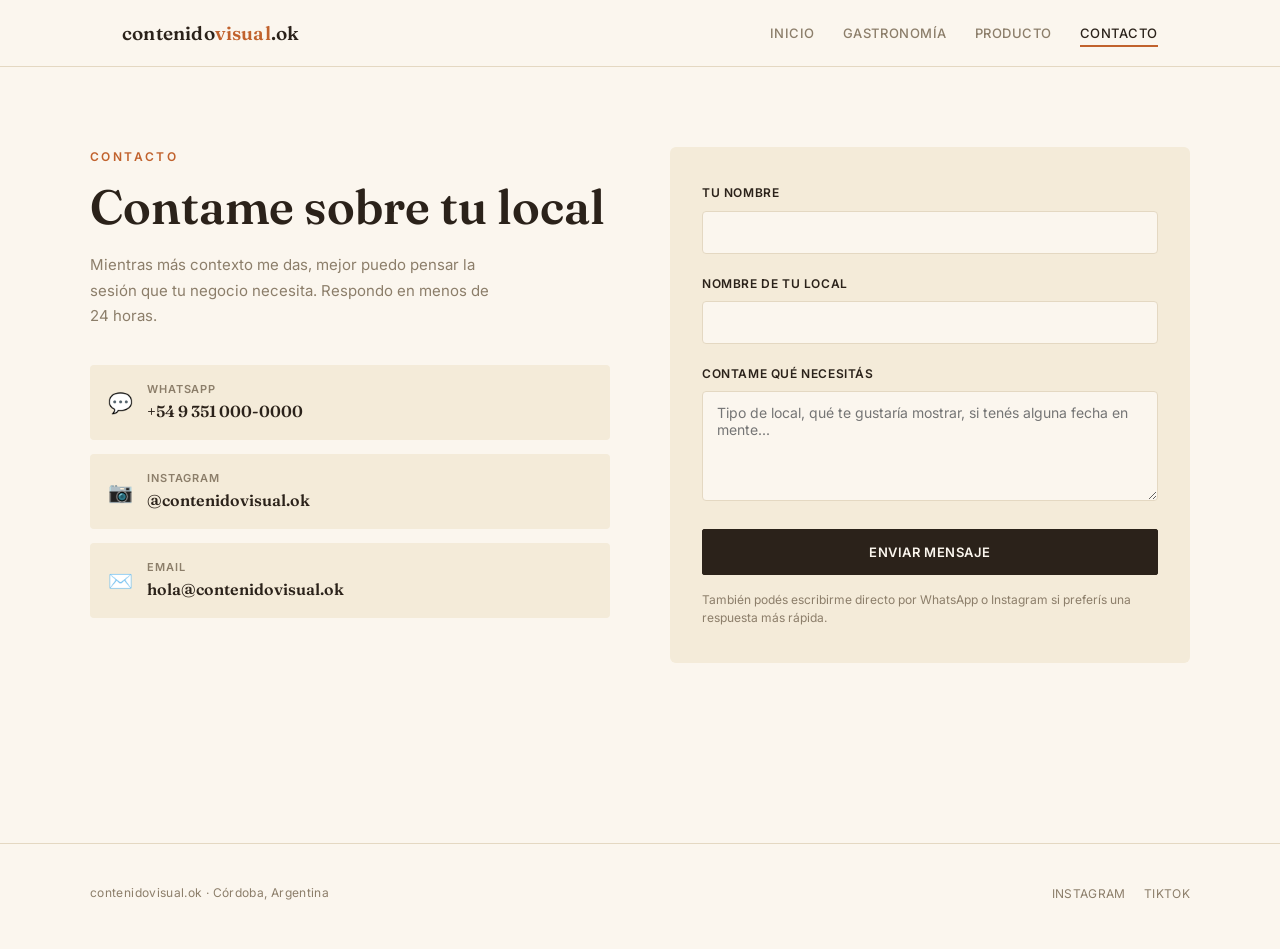
==== contacto.html @ f4371347 "Initial commit via Netlify [skip ci]" ====
<!DOCTYPE html>
<html lang="es">
<head>
<meta charset="UTF-8">
<meta name="viewport" content="width=device-width, initial-scale=1.0">
<title>Contacto · contenidovisual.ok</title>
<link rel="stylesheet" href="styles.css">
<style>

  .contacto-section {
    padding: 80px 32px 100px;
  }

  .contacto-inner {
    max-width: 1100px;
    margin: 0 auto;
    display: grid;
    grid-template-columns: 1fr 1fr;
    gap: 60px;
  }

  .contacto-titulo {
    font-family: var(--serif);
    font-size: clamp(34px, 5vw, 48px);
    font-weight: 600;
    line-height: 1.08;
    margin-bottom: 20px;
  }

  .contacto-desc {
    font-size: 15px;
    color: var(--mid);
    line-height: 1.7;
    margin-bottom: 36px;
    max-width: 420px;
  }

  .contacto-canales {
    display: flex;
    flex-direction: column;
    gap: 14px;
  }

  .canal {
    display: flex;
    align-items: center;
    gap: 14px;
    padding: 16px 18px;
    background: var(--crema-2);
    border-radius: 4px;
    transition: background 0.2s;
  }

  .canal:hover { background: #EFE3CC; }

  .canal-icon { font-size: 20px; }

  .canal-label {
    font-size: 11px;
    letter-spacing: 0.08em;
    text-transform: uppercase;
    color: var(--mid);
    font-weight: 600;
  }

  .canal-valor {
    font-family: var(--serif);
    font-size: 16px;
    font-weight: 600;
  }

  /* FORM */
  .form-box {
    background: var(--crema-2);
    border-radius: 6px;
    padding: 36px 32px;
  }

  .form-group { margin-bottom: 20px; }

  .form-group label {
    display: block;
    font-size: 12px;
    letter-spacing: 0.05em;
    text-transform: uppercase;
    color: var(--carbon);
    font-weight: 600;
    margin-bottom: 8px;
  }

  .form-group input,
  .form-group textarea {
    width: 100%;
    padding: 12px 14px;
    border: 1px solid var(--rule);
    border-radius: 4px;
    background: var(--crema);
    font-family: var(--sans);
    font-size: 14px;
    color: var(--carbon);
  }

  .form-group input:focus,
  .form-group textarea:focus {
    outline: none;
    border-color: var(--terracota);
  }

  .form-group textarea { resize: vertical; min-height: 110px; }

  .form-nota {
    font-size: 12px;
    color: var(--mid);
    margin-top: 16px;
    line-height: 1.5;
  }

  @media (max-width: 880px) {
    .contacto-inner { grid-template-columns: 1fr; gap: 40px; }
  }

  @media (max-width: 560px) {
    .contacto-section { padding: 56px 20px 70px; }
    .form-box { padding: 28px 22px; }
  }
</style>
</head>
<body>

<nav class="site-nav">
  <div class="nav-inner">
    <a href="index.html" class="nav-brand">contenido<span>visual</span>.ok</a>
    <button class="nav-toggle" aria-label="Abrir menú">
      <span></span><span></span><span></span>
    </button>
    <ul class="nav-links">
      <li><a href="index.html">Inicio</a></li>
      <li><a href="gastronomia.html">Gastronomía</a></li>
      <li><a href="producto.html">Producto</a></li>
      <li><a href="contacto.html" class="active">Contacto</a></li>
    </ul>
  </div>
</nav>

<section class="contacto-section">
  <div class="contacto-inner">

    <div>
      <div class="eyebrow">Contacto</div>
      <h1 class="contacto-titulo">Contame sobre tu local</h1>
      <p class="contacto-desc">Mientras más contexto me das, mejor puedo pensar la sesión que tu negocio necesita. Respondo en menos de 24 horas.</p>

      <div class="contacto-canales">
        <a href="https://wa.me/5490000000000" target="_blank" rel="noopener" class="canal">
          <span class="canal-icon">💬</span>
          <div>
            <div class="canal-label">WhatsApp</div>
            <!-- REEMPLAZAR: tu número real -->
            <div class="canal-valor">+54 9 351 000-0000</div>
          </div>
        </a>
        <a href="https://instagram.com" target="_blank" rel="noopener" class="canal">
          <span class="canal-icon">📷</span>
          <div>
            <div class="canal-label">Instagram</div>
            <!-- REEMPLAZAR: tu usuario real -->
            <div class="canal-valor">@contenidovisual.ok</div>
          </div>
        </a>
        <a href="mailto:hola@contenidovisual.ok" class="canal">
          <span class="canal-icon">✉️</span>
          <div>
            <div class="canal-label">Email</div>
            <!-- REEMPLAZAR: tu email real -->
            <div class="canal-valor">hola@contenidovisual.ok</div>
          </div>
        </a>
      </div>
    </div>

    <div class="form-box">
      <!--
        NOTA: este formulario es visual. Para que funcione y te lleguen
        los mensajes por email, necesitás conectarlo a un servicio
        gratuito como Formspree o Web3Forms (ambos tienen plan free
        y se integran copiando una sola línea en el atributo "action").
        Mientras tanto, los botones de WhatsApp e Instagram de al lado
        ya funcionan directamente.
      -->
      <form action="#" method="POST">
        <div class="form-group">
          <label for="nombre">Tu nombre</label>
          <input type="text" id="nombre" name="nombre" required>
        </div>
        <div class="form-group">
          <label for="local">Nombre de tu local</label>
          <input type="text" id="local" name="local">
        </div>
        <div class="form-group">
          <label for="mensaje">Contame qué necesitás</label>
          <textarea id="mensaje" name="mensaje" placeholder="Tipo de local, qué te gustaría mostrar, si tenés alguna fecha en mente..." required></textarea>
        </div>
        <button type="submit" class="btn btn-primary" style="width:100%; justify-content:center;">Enviar mensaje</button>
        <p class="form-nota">También podés escribirme directo por WhatsApp o Instagram si preferís una respuesta más rápida.</p>
      </form>
    </div>

  </div>
</section>

<footer class="site-footer">
  <div class="footer-inner">
    <span class="footer-text">contenidovisual.ok · Córdoba, Argentina</span>
    <ul class="footer-links">
      <li><a href="https://instagram.com" target="_blank" rel="noopener">Instagram</a></li>
      <li><a href="https://tiktok.com" target="_blank" rel="noopener">TikTok</a></li>
    </ul>
  </div>
</footer>

<script src="script.js"></script>
</body>
</html>
---- styles.css ----
/* =========================================================
   contenidovisual.ok — Portfolio gastronómico
   Paleta: cálida, clara, apetitosa
   ========================================================= */

@import url('https://fonts.googleapis.com/css2?family=Fraunces:ital,opsz,wght@0,9..144,300;0,9..144,500;0,9..144,600;0,9..144,700;1,9..144,400&family=Inter:wght@300;400;500;600&display=swap');

:root {
  /* Paleta cálida */
  --crema: #FBF6EE;       /* fondo principal */
  --crema-2: #F4EBD9;     /* fondo secundario / cards */
  --carbon: #2B221A;      /* texto principal, casi negro cálido */
  --terracota: #C1622D;   /* acento principal — tomate asado */
  --oliva: #6B7A4F;       /* acento secundario — verde oliva */
  --mostaza: #D9A441;     /* acento terciario — usar con moderación */
  --mid: #8C7E6A;         /* texto secundario, gris cálido */
  --rule: #E4D8C2;        /* líneas divisorias */

  --serif: 'Fraunces', serif;
  --sans: 'Inter', sans-serif;
}

* { margin: 0; padding: 0; box-sizing: border-box; }

html { scroll-behavior: smooth; }

body {
  background: var(--crema);
  color: var(--carbon);
  font-family: var(--sans);
  font-size: 16px;
  line-height: 1.6;
  -webkit-font-smoothing: antialiased;
}

a { color: inherit; text-decoration: none; }

img { max-width: 100%; display: block; }

/* ===== NAV ===== */
.site-nav {
  position: sticky;
  top: 0;
  z-index: 100;
  background: rgba(251, 246, 238, 0.92);
  backdrop-filter: blur(8px);
  border-bottom: 1px solid var(--rule);
}

.nav-inner {
  max-width: 1100px;
  margin: 0 auto;
  display: flex;
  align-items: center;
  justify-content: space-between;
  padding: 18px 32px;
}

.nav-brand {
  font-family: var(--serif);
  font-size: 19px;
  font-weight: 600;
  letter-spacing: 0.01em;
}

.nav-brand span { color: var(--terracota); }

.nav-links {
  display: flex;
  gap: 28px;
  list-style: none;
}

.nav-links a {
  font-size: 13px;
  font-weight: 500;
  letter-spacing: 0.04em;
  text-transform: uppercase;
  color: var(--mid);
  padding-bottom: 4px;
  border-bottom: 2px solid transparent;
  transition: color 0.2s, border-color 0.2s;
}

.nav-links a:hover,
.nav-links a.active {
  color: var(--carbon);
  border-bottom-color: var(--terracota);
}

.nav-toggle {
  display: none;
  flex-direction: column;
  gap: 4px;
  background: none;
  border: none;
  cursor: pointer;
  padding: 6px;
}

.nav-toggle span {
  width: 22px;
  height: 2px;
  background: var(--carbon);
  display: block;
}

/* ===== FOOTER ===== */
.site-footer {
  border-top: 1px solid var(--rule);
  padding: 36px 32px 44px;
  margin-top: 80px;
}

.footer-inner {
  max-width: 1100px;
  margin: 0 auto;
  display: flex;
  justify-content: space-between;
  align-items: center;
  flex-wrap: wrap;
  gap: 16px;
}

.footer-text {
  font-size: 12px;
  color: var(--mid);
  letter-spacing: 0.03em;
}

.footer-links {
  display: flex;
  gap: 18px;
  list-style: none;
}

.footer-links a {
  font-size: 12px;
  color: var(--mid);
  letter-spacing: 0.03em;
  text-transform: uppercase;
  transition: color 0.2s;
}

.footer-links a:hover { color: var(--terracota); }

/* ===== UTILIDADES ===== */
.container {
  max-width: 1100px;
  margin: 0 auto;
  padding: 0 32px;
}

.eyebrow {
  font-size: 12px;
  letter-spacing: 0.2em;
  text-transform: uppercase;
  color: var(--terracota);
  font-weight: 600;
  margin-bottom: 14px;
}

.btn {
  display: inline-flex;
  align-items: center;
  gap: 8px;
  font-family: var(--sans);
  font-size: 13px;
  font-weight: 600;
  letter-spacing: 0.04em;
  text-transform: uppercase;
  padding: 14px 28px;
  border-radius: 2px;
  cursor: pointer;
  transition: all 0.2s;
  border: 1.5px solid var(--carbon);
}

.btn-primary {
  background: var(--carbon);
  color: var(--crema);
}

.btn-primary:hover {
  background: var(--terracota);
  border-color: var(--terracota);
}

.btn-outline {
  background: transparent;
  color: var(--carbon);
}

.btn-outline:hover {
  background: var(--carbon);
  color: var(--crema);
}

/* ===== RESPONSIVE NAV ===== */
@media (max-width: 720px) {
  .nav-toggle { display: flex; }

  .nav-links {
    position: absolute;
    top: 100%;
    left: 0;
    right: 0;
    background: var(--crema);
    flex-direction: column;
    gap: 0;
    border-bottom: 1px solid var(--rule);
    max-height: 0;
    overflow: hidden;
    transition: max-height 0.3s ease;
  }

  .nav-links.open { max-height: 320px; }

  .nav-links a {
    padding: 16px 32px;
    width: 100%;
    border-bottom: 1px solid var(--rule);
  }

  .nav-inner { padding: 16px 20px; }
}

@media (max-width: 560px) {
  .container { padding: 0 20px; }
  .footer-inner { padding: 0 0; }
}
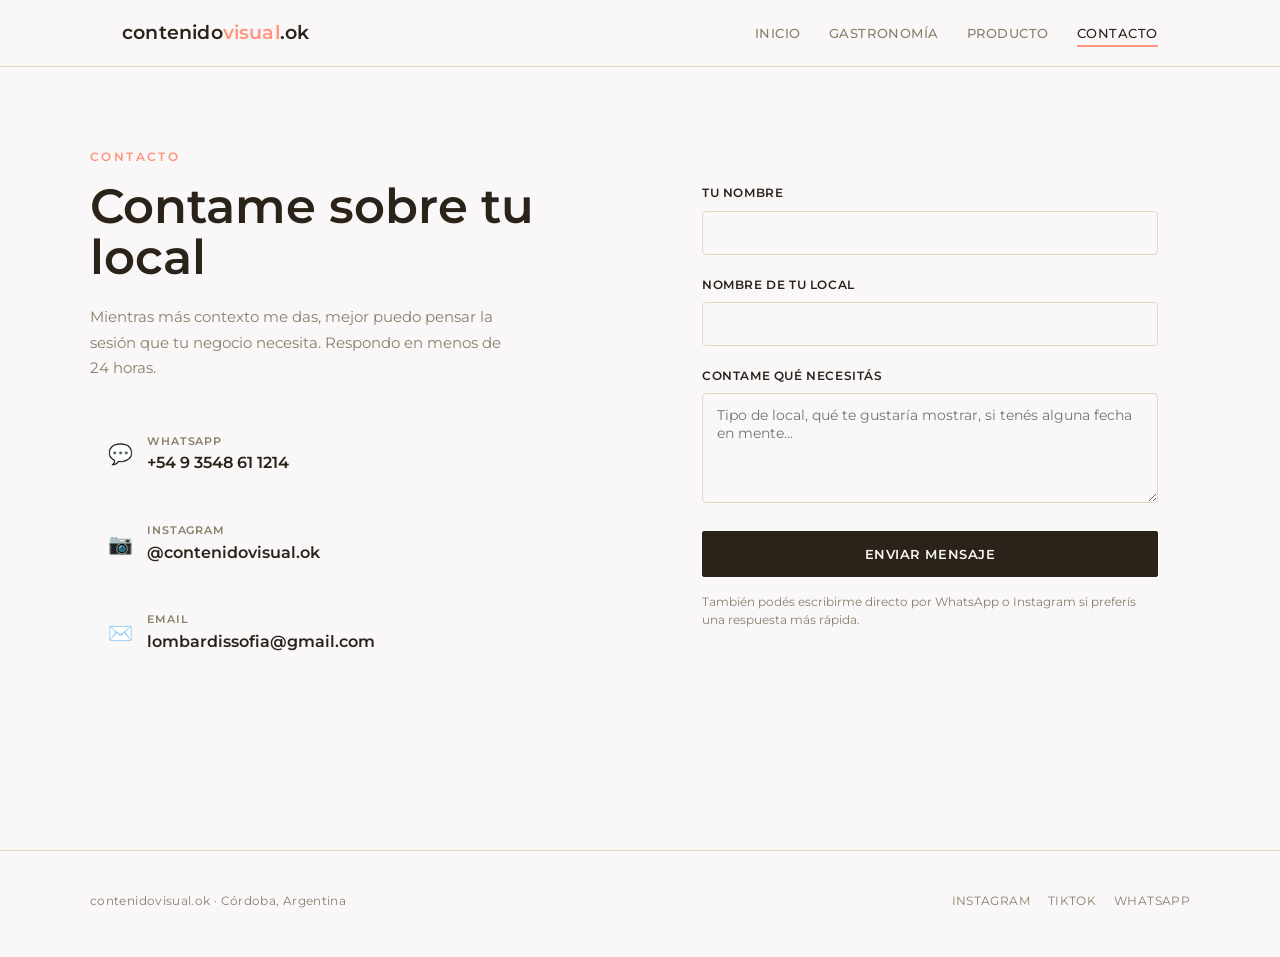
==== commit ecc7e630: "Update contacto.html" ====
--- a/contacto.html
+++ b/contacto.html
@@ -151,15 +151,15 @@
       <p class="contacto-desc">Mientras más contexto me das, mejor puedo pensar la sesión que tu negocio necesita. Respondo en menos de 24 horas.</p>
 
       <div class="contacto-canales">
-        <a href="https://wa.me/5490000000000" target="_blank" rel="noopener" class="canal">
+        <a href="https://wa.me/5493548611214" target="_blank" rel="noopener" class="canal">
           <span class="canal-icon">💬</span>
           <div>
             <div class="canal-label">WhatsApp</div>
             <!-- REEMPLAZAR: tu número real -->
-            <div class="canal-valor">+54 9 351 000-0000</div>
+            <div class="canal-valor">+54 9 3548 61 1214</div>
           </div>
         </a>
-        <a href="https://instagram.com" target="_blank" rel="noopener" class="canal">
+        <a href="https://www.instagram.com/contenidovisual.ok/" target="_blank" rel="noopener" class="canal">
           <span class="canal-icon">📷</span>
           <div>
             <div class="canal-label">Instagram</div>
@@ -167,12 +167,12 @@
             <div class="canal-valor">@contenidovisual.ok</div>
           </div>
         </a>
-        <a href="mailto:hola@contenidovisual.ok" class="canal">
+        <a href="mailto:lombardissofia@gmail.com" class="canal">
           <span class="canal-icon">✉️</span>
           <div>
             <div class="canal-label">Email</div>
             <!-- REEMPLAZAR: tu email real -->
-            <div class="canal-valor">hola@contenidovisual.ok</div>
+            <div class="canal-valor">lombardissofia@gmail.com</div>
           </div>
         </a>
       </div>
@@ -212,8 +212,9 @@
   <div class="footer-inner">
     <span class="footer-text">contenidovisual.ok · Córdoba, Argentina</span>
     <ul class="footer-links">
-      <li><a href="https://instagram.com" target="_blank" rel="noopener">Instagram</a></li>
-      <li><a href="https://tiktok.com" target="_blank" rel="noopener">TikTok</a></li>
+      <li><a href="https://www.instagram.com/contenidovisual.ok/" target="_blank" rel="noopener">Instagram</a></li>
+      <li><a href="https://www.tiktok.com/@contenidovisual.ok" target="_blank" rel="noopener">TikTok</a></li>
+      <li><a href="https://wa.me/5493548611214" target="_blank" rel="noopener">WhatsApp</a></li>
     </ul>
   </div>
 </footer>
--- a/styles.css
+++ b/styles.css
@@ -1,23 +1,21 @@
 /* =========================================================
    contenidovisual.ok — Portfolio gastronómico
-   Paleta: cálida, clara, apetitosa
    ========================================================= */
 
-@import url('https://fonts.googleapis.com/css2?family=Fraunces:ital,opsz,wght@0,9..144,300;0,9..144,500;0,9..144,600;0,9..144,700;1,9..144,400&family=Inter:wght@300;400;500;600&display=swap');
+@import url('https://fonts.googleapis.com/css2?family=Montserrat:ital,wght@0,400;0,500;0,600;1,400;1,500&display=swap');
 
 :root {
-  /* Paleta cálida */
-  --crema: #FBF6EE;       /* fondo principal */
-  --crema-2: #F4EBD9;     /* fondo secundario / cards */
-  --carbon: #2B221A;      /* texto principal, casi negro cálido */
-  --terracota: #C1622D;   /* acento principal — tomate asado */
-  --oliva: #6B7A4F;       /* acento secundario — verde oliva */
-  --mostaza: #D9A441;     /* acento terciario — usar con moderación */
-  --mid: #8C7E6A;         /* texto secundario, gris cálido */
-  --rule: #E4D8C2;        /* líneas divisorias */
-
-  --serif: 'Fraunces', serif;
-  --sans: 'Inter', sans-serif;
+  --gris: #faf7f8;
+  --blanco: #ffffff;
+  --carbon: #2B221A;
+  --naranja: #ff957d;
+  --rosa: #eeb8d7;
+  --lila: #f6bfff;
+  --mid: #8C7E6A;
+  --rule: #E4D8C2;
+
+  --serif: 'Montserrat', sans-serif;
+  --sans: 'Montserrat', sans-serif;
 }
 
 * { margin: 0; padding: 0; box-sizing: border-box; }
@@ -25,7 +23,7 @@
 html { scroll-behavior: smooth; }
 
 body {
-  background: var(--crema);
+  background: var(--gris);
   color: var(--carbon);
   font-family: var(--sans);
   font-size: 16px;
@@ -42,7 +40,7 @@
   position: sticky;
   top: 0;
   z-index: 100;
-  background: rgba(251, 246, 238, 0.92);
+  background: rgba(250, 247, 248, 0.92);
   backdrop-filter: blur(8px);
   border-bottom: 1px solid var(--rule);
 }
@@ -63,7 +61,7 @@
   letter-spacing: 0.01em;
 }
 
-.nav-brand span { color: var(--terracota); }
+.nav-brand span { color: var(--naranja); }
 
 .nav-links {
   display: flex;
@@ -85,7 +83,7 @@
 .nav-links a:hover,
 .nav-links a.active {
   color: var(--carbon);
-  border-bottom-color: var(--terracota);
+  border-bottom-color: var(--naranja);
 }
 
 .nav-toggle {
@@ -142,7 +140,7 @@
   transition: color 0.2s;
 }
 
-.footer-links a:hover { color: var(--terracota); }
+.footer-links a:hover { color: var(--naranja); }
 
 /* ===== UTILIDADES ===== */
 .container {
@@ -155,7 +153,7 @@
   font-size: 12px;
   letter-spacing: 0.2em;
   text-transform: uppercase;
-  color: var(--terracota);
+  color: var(--naranja);
   font-weight: 600;
   margin-bottom: 14px;
 }
@@ -178,12 +176,12 @@
 
 .btn-primary {
   background: var(--carbon);
-  color: var(--crema);
+  color: var(--gris);
 }
 
 .btn-primary:hover {
-  background: var(--terracota);
-  border-color: var(--terracota);
+  background: var(--naranja);
+  border-color: var(--naranja);
 }
 
 .btn-outline {
@@ -193,7 +191,19 @@
 
 .btn-outline:hover {
   background: var(--carbon);
-  color: var(--crema);
+  color: var(--gris);
+}
+
+/* ===== TITULOS EN ITALIC CON MONTSERRAT ===== */
+/* Montserrat no tiene serif, así que para los títulos
+   usamos italic + weight 500 para diferenciarlos del cuerpo */
+.hero-slogan em,
+.caso-titulo em,
+.lec-title em,
+.cover-title em {
+  font-style: italic;
+  font-weight: 500;
+  color: var(--naranja);
 }
 
 /* ===== RESPONSIVE NAV ===== */
@@ -205,7 +215,7 @@
     top: 100%;
     left: 0;
     right: 0;
-    background: var(--crema);
+    background: var(--gris);
     flex-direction: column;
     gap: 0;
     border-bottom: 1px solid var(--rule);
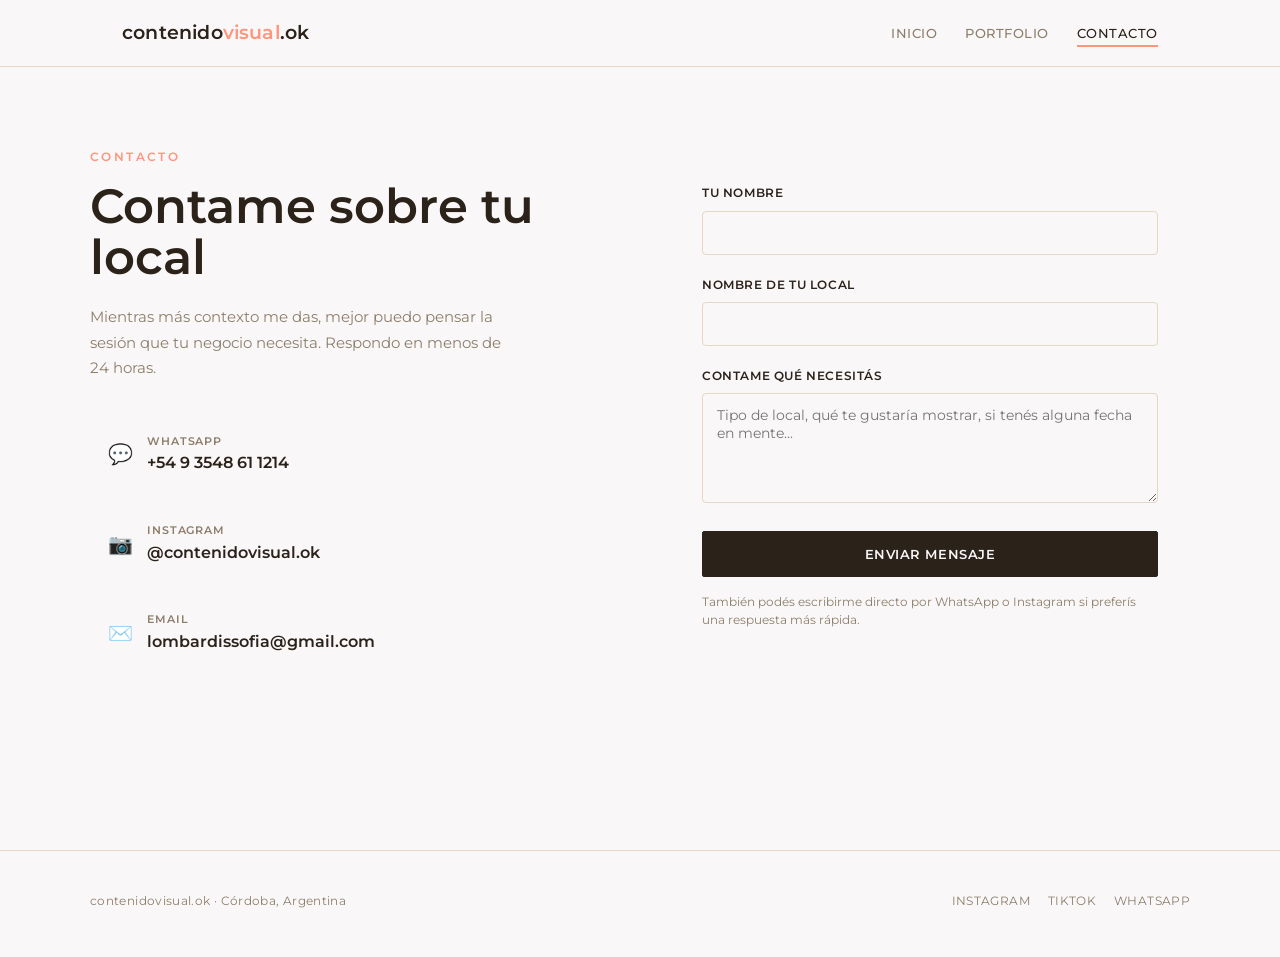
==== commit 3a43f2a2: "Update contacto.html" ====
--- a/contacto.html
+++ b/contacto.html
@@ -135,8 +135,7 @@
     </button>
     <ul class="nav-links">
       <li><a href="index.html">Inicio</a></li>
-      <li><a href="gastronomia.html">Gastronomía</a></li>
-      <li><a href="producto.html">Producto</a></li>
+      <li><a href="portfolio.html">Portfolio</a></li>
       <li><a href="contacto.html" class="active">Contacto</a></li>
     </ul>
   </div>
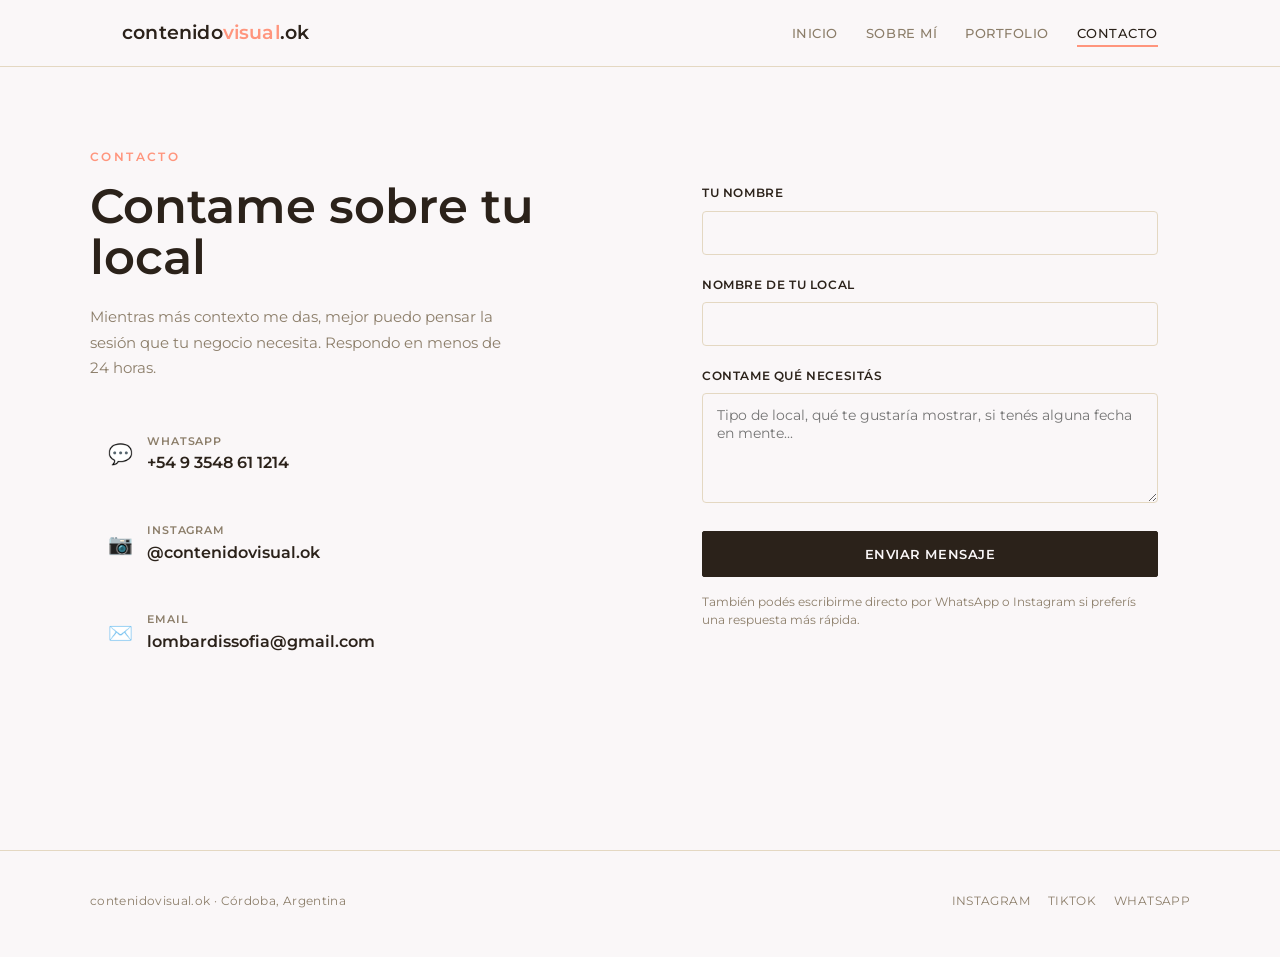
==== commit 401fc674: "Update contacto.html" ====
--- a/contacto.html
+++ b/contacto.html
@@ -135,6 +135,7 @@
     </button>
     <ul class="nav-links">
       <li><a href="index.html">Inicio</a></li>
+       <li><a href="sobre-mi.html">Sobre mí</a></li>
       <li><a href="portfolio.html">Portfolio</a></li>
       <li><a href="contacto.html" class="active">Contacto</a></li>
     </ul>
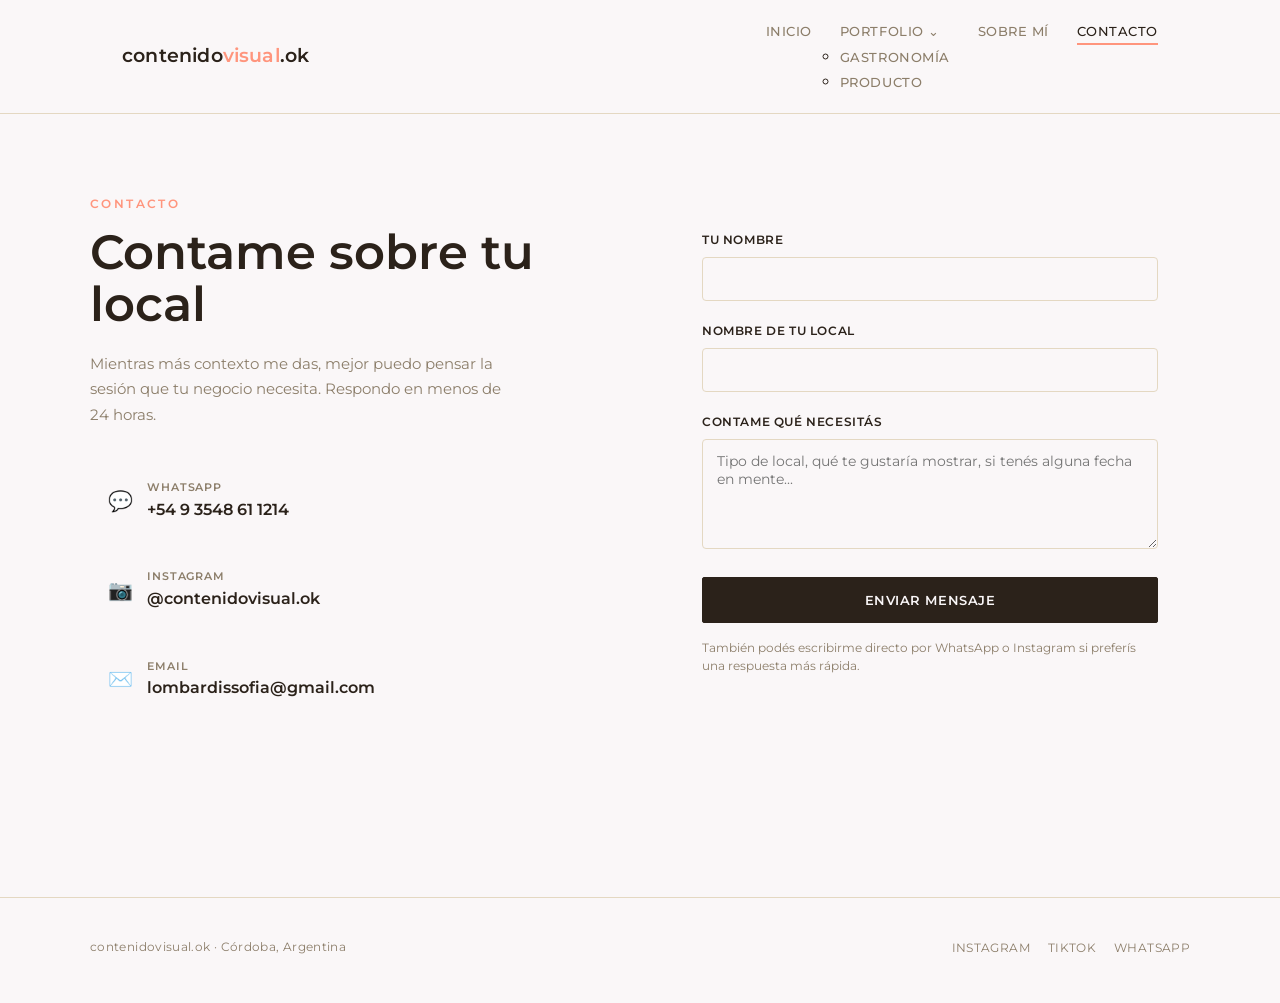
==== commit c44f6ae4: "Update contacto.html" ====
--- a/contacto.html
+++ b/contacto.html
@@ -134,11 +134,20 @@
       <span></span><span></span><span></span>
     </button>
     <ul class="nav-links">
-      <li><a href="index.html">Inicio</a></li>
-       <li><a href="sobre-mi.html">Sobre mí</a></li>
-      <li><a href="portfolio.html">Portfolio</a></li>
-      <li><a href="contacto.html" class="active">Contacto</a></li>
+  <li><a href="index.html">Inicio</a></li>
+
+  <li class="dropdown">
+    <a href="#">Portfolio <span class="arrow">⌄</span></a>
+
+    <ul class="dropdown-menu">
+      <li><a href="gastronomia.html">Gastronomía</a></li>
+      <li><a href="producto.html">Producto</a></li>
     </ul>
+  </li>
+
+  <li><a href="sobre-mi.html">Sobre mí</a></li>
+  <li><a href="contacto.html" class="active">Contacto</a></li>
+</ul>
   </div>
 </nav>
 
